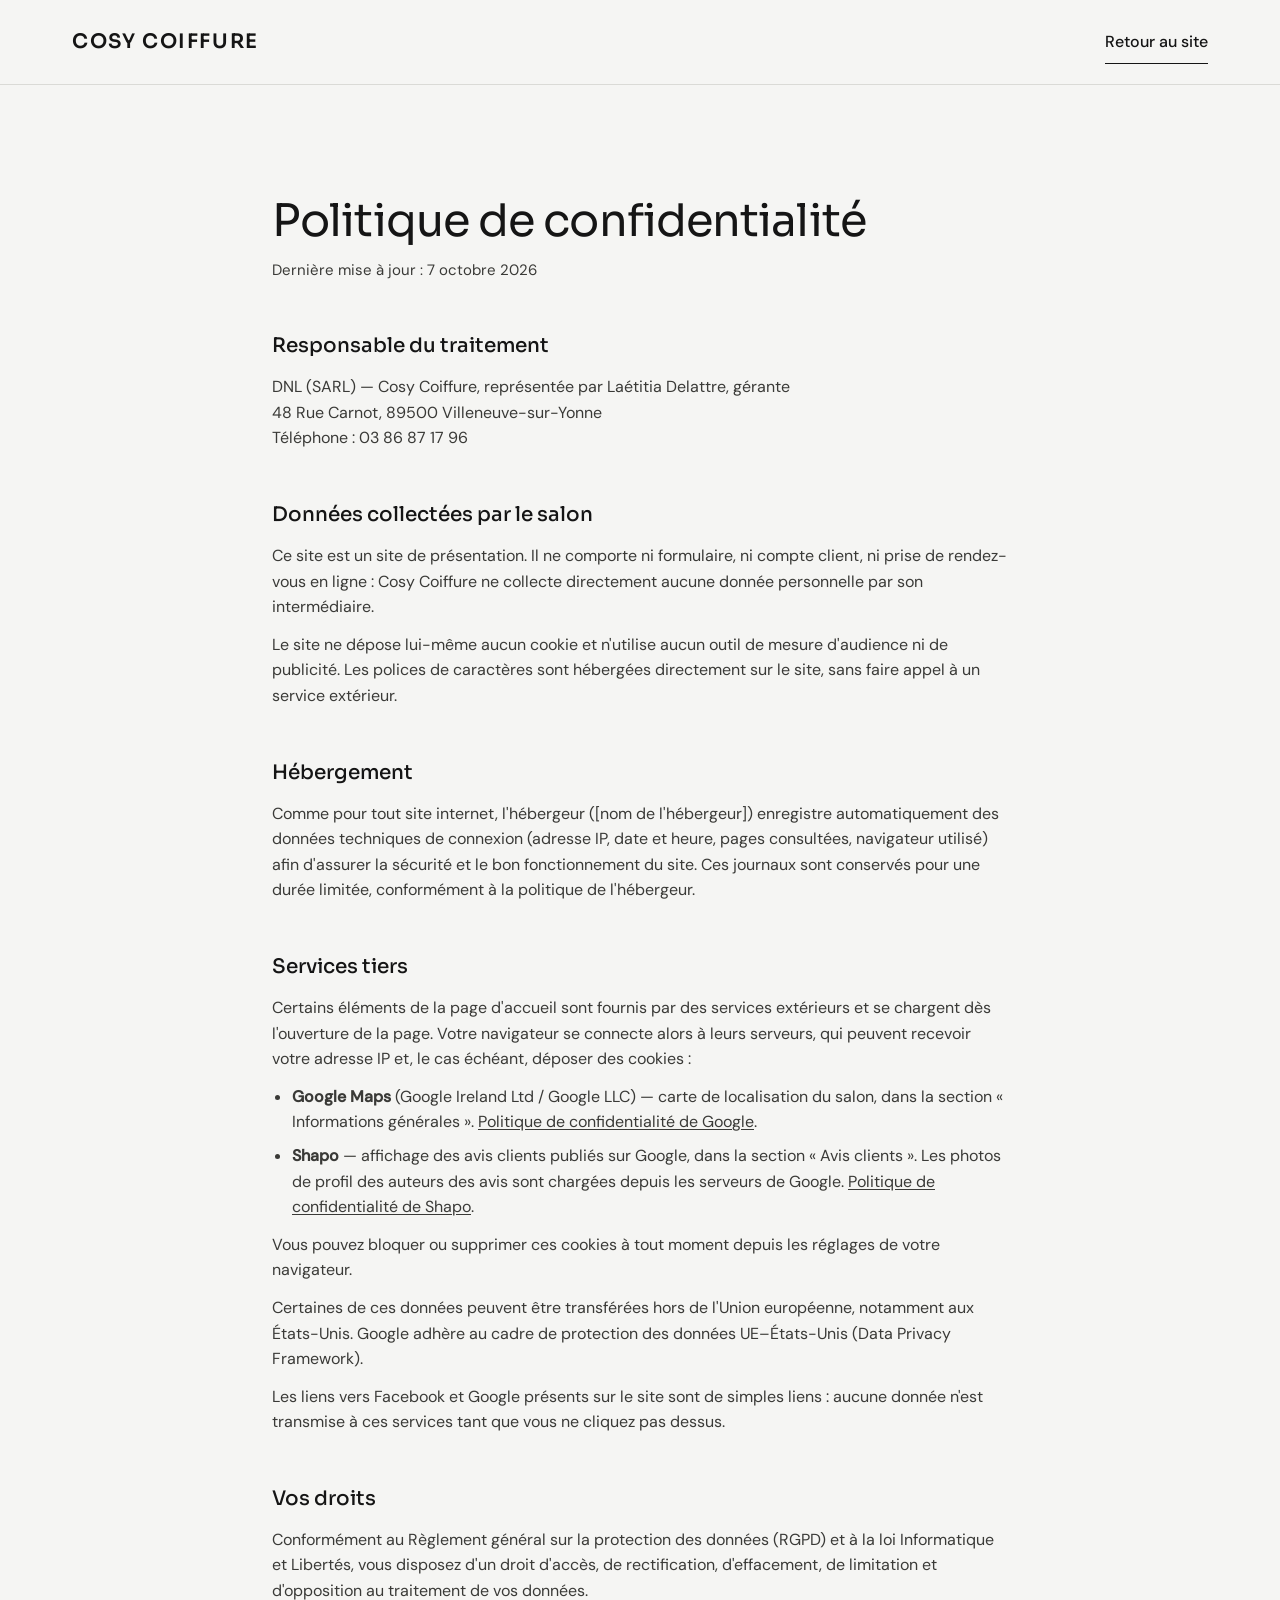
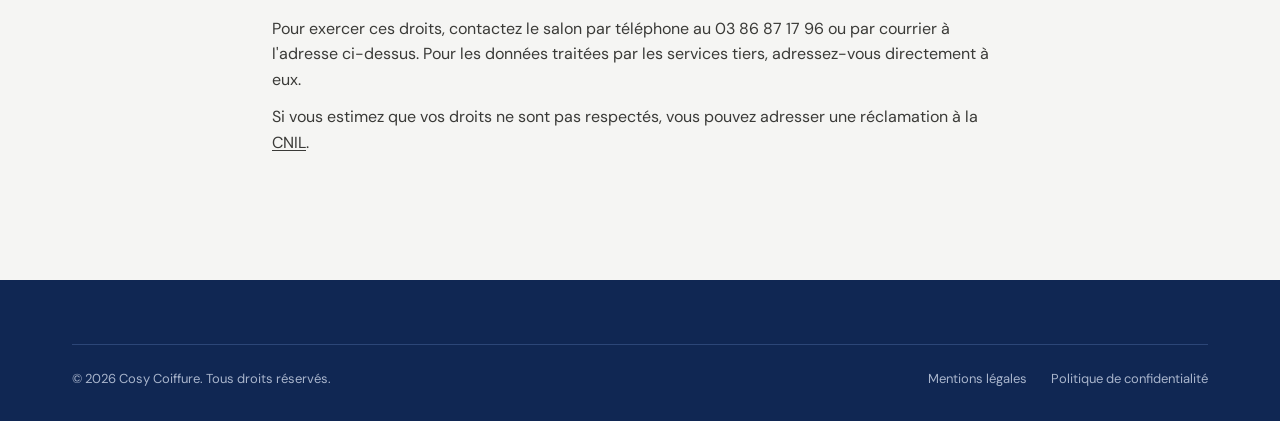
==== confidentialite.html @ 7ae38a2e "Premiere version du site Cosy Coiffure" ====
<!doctype html>
<html lang="fr">
<head>
  <meta charset="utf-8">
  <meta name="viewport" content="width=device-width, initial-scale=1">
  <title>Politique de confidentialité — Cosy Coiffure</title>
  <meta name="description" content="Politique de confidentialité du site de Cosy Coiffure, salon de coiffure mixte à Villeneuve-sur-Yonne.">
  <link rel="icon" href="favicon.svg" type="image/svg+xml">
  <link rel="icon" href="favicon-32.png" type="image/png" sizes="32x32">
  <link rel="apple-touch-icon" href="apple-touch-icon.png">
  <link rel="stylesheet" href="styles.css">
</head>
<body>

<!-- ================= HEADER ================= -->
<header class="header">
  <div class="container header__inner">
    <a href="index.html" class="brand">Cosy Coiffure</a>
    <div class="header__actions">
      <a href="index.html" class="link-underline">Retour au site</a>
    </div>
  </div>
</header>

<main class="section">
  <!-- TODO après mise en ligne : nom de l'hébergeur (entre crochets). Mettre à jour « Services tiers » si on ajoute ou retire un service externe -->
  <article class="container legal">
    <h1 class="title">Politique de confidentialité</h1>
    <p class="muted">Dernière mise à jour : 7 octobre 2026</p>

    <h2>Responsable du traitement</h2>
    <p>
      DNL (SARL) — Cosy Coiffure, représentée par Laétitia Delattre, gérante<br>
      48 Rue Carnot, 89500 Villeneuve-sur-Yonne<br>
      Téléphone : <a href="tel:+33386871796">03 86 87 17 96</a>
    </p>

    <h2>Données collectées par le salon</h2>
    <p>Ce site est un site de présentation. Il ne comporte ni formulaire, ni compte client, ni prise de rendez-vous en ligne : Cosy Coiffure ne collecte directement aucune donnée personnelle par son intermédiaire.</p>
    <p>Le site ne dépose lui-même aucun cookie et n'utilise aucun outil de mesure d'audience ni de publicité. Les polices de caractères sont hébergées directement sur le site, sans faire appel à un service extérieur.</p>

    <h2>Hébergement</h2>
    <p>Comme pour tout site internet, l'hébergeur ([nom de l'hébergeur]) enregistre automatiquement des données techniques de connexion (adresse IP, date et heure, pages consultées, navigateur utilisé) afin d'assurer la sécurité et le bon fonctionnement du site. Ces journaux sont conservés pour une durée limitée, conformément à la politique de l'hébergeur.</p>

    <h2>Services tiers</h2>
    <p>Certains éléments de la page d'accueil sont fournis par des services extérieurs et se chargent dès l'ouverture de la page. Votre navigateur se connecte alors à leurs serveurs, qui peuvent recevoir votre adresse IP et, le cas échéant, déposer des cookies :</p>
    <ul>
      <li><strong>Google Maps</strong> (Google Ireland Ltd / Google LLC) — carte de localisation du salon, dans la section « Informations générales ». <a class="link-inline" href="https://policies.google.com/privacy?hl=fr" target="_blank" rel="noopener">Politique de confidentialité de Google</a>.</li>
      <li><strong>Shapo</strong> — affichage des avis clients publiés sur Google, dans la section « Avis clients ». Les photos de profil des auteurs des avis sont chargées depuis les serveurs de Google. <a class="link-inline" href="https://shapo.io/privacy" target="_blank" rel="noopener">Politique de confidentialité de Shapo</a>.</li>
    </ul>
    <p>Vous pouvez bloquer ou supprimer ces cookies à tout moment depuis les réglages de votre navigateur.</p>
    <p>Certaines de ces données peuvent être transférées hors de l'Union européenne, notamment aux États-Unis. Google adhère au cadre de protection des données UE–États-Unis (Data Privacy Framework).</p>
    <p>Les liens vers Facebook et Google présents sur le site sont de simples liens : aucune donnée n'est transmise à ces services tant que vous ne cliquez pas dessus.</p>

    <h2>Vos droits</h2>
    <p>Conformément au Règlement général sur la protection des données (RGPD) et à la loi Informatique et Libertés, vous disposez d'un droit d'accès, de rectification, d'effacement, de limitation et d'opposition au traitement de vos données.</p>
    <p>Pour exercer ces droits, contactez le salon par téléphone au <a href="tel:+33386871796">03 86 87 17 96</a> ou par courrier à l'adresse ci-dessus. Pour les données traitées par les services tiers, adressez-vous directement à eux.</p>
    <p>Si vous estimez que vos droits ne sont pas respectés, vous pouvez adresser une réclamation à la <a class="link-inline" href="https://www.cnil.fr/fr/plaintes" target="_blank" rel="noopener">CNIL</a>.</p>
  </article>
</main>

<!-- ================= FOOTER ================= -->
<footer class="footer">
  <div class="container footer__inner">
    <div class="footer__bottom">
      <span>© 2026 Cosy Coiffure. Tous droits réservés.</span>
      <div class="footer__legal">
        <a href="mentions-legales.html">Mentions légales</a>
        <a href="confidentialite.html" aria-current="page">Politique de confidentialité</a>
      </div>
    </div>
  </div>
</footer>

</body>
</html>
---- styles.css ----
/* ==========================================================
   Cosy Coiffure — feuille de styles
   ========================================================== */

/* Polices hébergées localement (Fontsource, sous-ensemble latin) */
@font-face { font-family: 'Sora'; font-style: normal; font-weight: 300; font-display: swap; src: url('fonts/sora-latin-300-normal.woff2') format('woff2'); }
@font-face { font-family: 'Sora'; font-style: normal; font-weight: 400; font-display: swap; src: url('fonts/sora-latin-400-normal.woff2') format('woff2'); }
@font-face { font-family: 'Sora'; font-style: normal; font-weight: 500; font-display: swap; src: url('fonts/sora-latin-500-normal.woff2') format('woff2'); }
@font-face { font-family: 'Sora'; font-style: normal; font-weight: 600; font-display: swap; src: url('fonts/sora-latin-600-normal.woff2') format('woff2'); }
@font-face { font-family: 'DM Sans'; font-style: normal; font-weight: 400; font-display: swap; src: url('fonts/dm-sans-latin-400-normal.woff2') format('woff2'); }
@font-face { font-family: 'DM Sans'; font-style: normal; font-weight: 500; font-display: swap; src: url('fonts/dm-sans-latin-500-normal.woff2') format('woff2'); }

:root {
  --bg: #F5F5F3;
  --surface: #FFFFFF;
  --ink: #151515;
  --ink-soft: #3A3A37;
  --muted: #5C5C58;
  --line: #DADAD6;
  --line-soft: #ECECE8;

  --blue: #102753;
  --blue-line: #2C4677;
  --on-blue: #F5F5F3;
  --on-blue-soft: #D6DDEA;
  --on-blue-muted: #B8C2D6;
  --on-blue-faint: #A9B5CC;


  --font-display: 'Sora', sans-serif;
  --font-body: 'DM Sans', system-ui, sans-serif;

  --container: 1200px;
  --gutter: 32px;
  --section-pad: 112px;
  --radius: 4px;
}

*, *::before, *::after { box-sizing: border-box; }

[hidden] { display: none !important; }

html { scroll-behavior: smooth; scroll-padding-top: 88px; }

body {
  margin: 0;
  background: var(--bg);
  color: var(--ink);
  font-family: var(--font-body);
  font-size: 1rem;
  line-height: 1.6;
  -webkit-font-smoothing: antialiased;
}

a { color: inherit; text-decoration: none; }
a:hover { color: var(--muted); }
img { max-width: 100%; display: block; }

.container {
  max-width: var(--container);
  margin: 0 auto;
  padding: 0 var(--gutter);
}

.section { padding: var(--section-pad) 0; }
.section--white { background: var(--surface); border-top: 1px solid var(--line); border-bottom: 1px solid var(--line); }
.section--blue { background: var(--blue); color: var(--on-blue); }

h1, h2, h3 { margin: 0; }

.title {
  font-family: var(--font-display);
  font-weight: 400;
  font-size: clamp(2rem, 3.5vw, 3rem);
  line-height: 1.1;
  letter-spacing: -0.02em;
}

.eyebrow {
  margin: 0;
  font-size: 0.8125rem;
  letter-spacing: 0.18em;
  text-transform: uppercase;
  color: var(--muted);
}

.muted { color: var(--muted); }

.btn {
  display: inline-flex;
  align-items: center;
  min-height: 48px;
  padding: 0 28px;
  border-radius: 999px;
  background: var(--blue);
  color: #FFFFFF;
  font-weight: 500;
}
.btn:hover { color: #FFFFFF; opacity: 0.9; }

.link-underline {
  display: inline-flex;
  align-items: center;
  min-height: 44px;
  border-bottom: 1px solid currentColor;
  font-weight: 500;
}

/* ---------- Header ---------- */

.header {
  position: sticky;
  top: 0;
  z-index: 10;
  background: rgba(245, 245, 243, 0.94);
  backdrop-filter: blur(6px);
  border-bottom: 1px solid var(--line);
}

.header__inner {
  display: flex;
  align-items: center;
  justify-content: space-between;
  gap: 16px 40px;
  padding-top: 20px;
  padding-bottom: 20px;
}

.brand {
  font-family: var(--font-display);
  font-size: 1.25rem;
  font-weight: 600;
  letter-spacing: 0.08em;
  text-transform: uppercase;
}

.nav { display: flex; flex-wrap: wrap; gap: 4px 28px; font-size: 0.9375rem; }
.nav a { padding: 10px 0; }

.header__actions { display: flex; align-items: center; gap: 8px; }

.phone-btn {
  display: inline-flex;
  align-items: center;
  gap: 10px;
  padding: 12px 20px;
  border: 1px solid var(--ink);
  border-radius: 999px;
  font-weight: 500;
  font-size: 0.9375rem;
}

.icon-btn {
  display: none;
  width: 44px;
  height: 44px;
  align-items: center;
  justify-content: center;
  border: 1px solid var(--ink);
  border-radius: 999px;
  background: transparent;
  color: var(--ink);
  cursor: pointer;
  padding: 0;
}

/* ---------- Accueil ---------- */

.hero {
  display: flex;
  flex-wrap: wrap;
  gap: 48px;
  align-items: stretch;
  padding-top: 96px;
  padding-bottom: var(--section-pad);
}

.hero__text {
  flex: 3 1 520px;
  min-width: 0;
  display: flex;
  flex-direction: column;
  justify-content: center;
  gap: 32px;
}

.hero__title {
  font-family: var(--font-display);
  font-weight: 300;
  font-size: clamp(2.375rem, 5.5vw, 4.75rem);
  line-height: 1.04;
  letter-spacing: -0.03em;
}

.hero__lead { margin: 0; max-width: 620px; font-size: 1.125rem; color: var(--ink-soft); }

.hero__actions { display: flex; flex-wrap: wrap; gap: 12px 32px; align-items: center; }

.hero__image { position: relative; flex: 1 1 240px; min-width: 0; margin: 0; min-height: 440px; }
.hero__image img { position: absolute; inset: 0; width: 100%; height: 100%; object-fit: cover; border-radius: var(--radius); }

/* ---------- Qui sommes-nous ---------- */

.split { display: flex; flex-wrap: wrap; gap: 32px 80px; }
.split__head { flex: 1 1 300px; min-width: 0; }
.split__body {
  flex: 2 1 480px;
  min-width: 0;
  display: flex;
  flex-direction: column;
  gap: 20px;
  font-size: 1.0625rem;
  color: var(--ink-soft);
}
.split__body p { margin: 0; }

/* ---------- Tarifs ---------- */

.section-head {
  display: flex;
  flex-wrap: wrap;
  justify-content: space-between;
  align-items: flex-end;
  gap: 16px 48px;
  margin-bottom: 56px;
}
.section-head p { margin: 0; max-width: 420px; font-size: 0.9375rem; }

.tabs { display: flex; flex-wrap: wrap; gap: 8px; margin-bottom: 32px; }

.tab {
  min-height: 44px;
  padding: 0 24px;
  border-radius: 999px;
  border: 1px solid var(--blue);
  background: transparent;
  color: var(--blue);
  font-family: var(--font-body);
  font-size: 0.9375rem;
  font-weight: 500;
  cursor: pointer;
}
.tab[aria-selected="true"] { background: var(--blue); color: #FFFFFF; }

.price-cols { display: flex; flex-wrap: wrap; gap: 24px; align-items: flex-start; }
.price-col { flex: 1 1 440px; min-width: 0; display: flex; flex-direction: column; gap: 24px; }
.price-cols--single .price-col { flex: 0 1 560px; }

.price-card {
  background: var(--surface);
  border: 1px solid var(--line);
  border-radius: var(--radius);
  padding: 28px 28px 12px;
}

.price-table { width: 100%; border-collapse: collapse; font-size: 0.9375rem; }
.price-table caption {
  text-align: left;
  font-family: var(--font-display);
  font-weight: 500;
  font-size: 1.125rem;
  padding-bottom: 4px;
}
.price-table .note { display: block; font-family: var(--font-body); font-weight: 400; font-size: 0.8125rem; color: var(--muted); margin-top: 4px; }
.price-table th[scope="col"] {
  font-size: 0.75rem;
  font-weight: 400;
  letter-spacing: 0.08em;
  text-transform: uppercase;
  color: var(--muted);
  text-align: right;
  padding: 8px 0 12px 12px;
  border-bottom: 1px solid var(--ink);
  white-space: nowrap;
}
.price-table th[scope="col"]:first-child { text-align: left; padding-left: 0; }
.price-table th[scope="row"], .price-table td {
  padding: 9px 0;
  border-bottom: 1px solid var(--line-soft);
  font-weight: 400;
  text-align: left;
}
.price-table td { text-align: right; white-space: nowrap; padding-left: 12px; width: 80px; }
.price-table td:nth-child(2) { font-weight: 500; }
.price-table td:nth-child(3) { color: var(--muted); }

/* ---------- Marques ---------- */

.brands-intro { flex: 2 1 480px; min-width: 0; margin: 0; font-size: 1.0625rem; color: var(--on-blue-soft); align-self: flex-end; }

.brands {
  display: grid;
  grid-template-columns: repeat(auto-fit, minmax(260px, 1fr));
  border-top: 1px solid var(--blue-line);
  border-left: 1px solid var(--blue-line);
  margin-top: 56px;
}
.brand-card {
  border-right: 1px solid var(--blue-line);
  border-bottom: 1px solid var(--blue-line);
  padding: 40px 28px;
  display: flex;
  flex-direction: column;
  gap: 10px;
}
.brand-card__name { font-family: var(--font-display); font-size: 1.375rem; letter-spacing: 0.02em; }
.brand-card__type { font-size: 0.8125rem; letter-spacing: 0.12em; text-transform: uppercase; color: var(--on-blue-muted); }
.brand-card__products { font-size: 0.9375rem; color: var(--on-blue-soft); }

/* ---------- Avis ---------- */

.rating { display: flex; align-items: center; gap: 16px; }
.rating__score { font-family: var(--font-display); font-size: 2.5rem; font-weight: 300; }

.reviews-link { margin: 32px 0 0; }

/* ---------- Infos ---------- */

.infos { display: flex; flex-wrap: wrap; gap: 48px; margin-top: 56px; }
.infos__details {
  flex: 1 1 520px;
  min-width: 0;
  display: grid;
  grid-template-columns: repeat(auto-fit, minmax(220px, 1fr));
  gap: 40px;
}
.infos__group { display: flex; flex-direction: column; gap: 28px; }
.infos h3 {
  margin: 0 0 10px;
  font-size: 0.8125rem;
  letter-spacing: 0.14em;
  text-transform: uppercase;
  color: var(--muted);
  font-weight: 500;
}
.infos p { margin: 0; font-size: 1.0625rem; }

.hours { margin: 0; display: grid; grid-template-columns: auto 1fr; font-size: 1rem; }
.hours dt, .hours dd { padding: 10px 0; border-bottom: 1px solid var(--line-soft); }
.hours dd { margin: 0; text-align: right; }
.hours dt:last-of-type, .hours dd:last-of-type { border-bottom: 0; }
.hours .closed { color: var(--muted); }
.hours-note { margin-top: 16px !important; font-size: 0.875rem !important; color: var(--muted); }

.map { flex: 1 1 380px; min-width: 0; min-height: 420px; display: flex; flex-direction: column; gap: 12px; }
.map iframe { flex: 1; width: 100%; min-height: 380px; border: 0; border-radius: var(--radius); }

/* ---------- Pages légales ---------- */

.legal { max-width: 800px; }
.legal .title { margin-bottom: 12px; }
.legal > .muted { margin: 0 0 24px; font-size: 0.9375rem; }
.legal h2 {
  margin: 48px 0 12px;
  font-family: var(--font-display);
  font-weight: 500;
  font-size: 1.25rem;
}
.legal p, .legal ul { margin: 0 0 12px; color: var(--ink-soft); }
.legal ul { padding-left: 20px; }
.legal li { margin-bottom: 8px; }
.link-inline { text-decoration: underline; text-underline-offset: 2px; }

/* ---------- Footer ---------- */

.footer { background: var(--blue); color: var(--on-blue-soft); }
.footer__inner { padding-top: 64px; padding-bottom: 32px; display: flex; flex-direction: column; gap: 48px; }
.footer__top { display: flex; flex-wrap: wrap; justify-content: space-between; gap: 32px 64px; }
.footer__brand { display: flex; flex-direction: column; gap: 12px; font-size: 0.9375rem; }
.footer__brand .brand { color: var(--on-blue); }
.footer a { color: var(--on-blue-soft); }
.footer a:hover { color: #FFFFFF; }
.footer__nav { display: grid; grid-template-columns: repeat(2, minmax(0, 1fr)); grid-template-rows: repeat(3, auto); grid-auto-flow: column; gap: 4px 48px; font-size: 0.9375rem; }
.footer__nav a { padding: 6px 0; }
.footer__contact { display: flex; flex-direction: column; gap: 8px; font-size: 0.9375rem; }
.footer__bottom {
  display: flex;
  flex-wrap: wrap;
  justify-content: space-between;
  gap: 12px 32px;
  padding-top: 24px;
  border-top: 1px solid var(--blue-line);
  font-size: 0.8125rem;
  color: var(--on-blue-faint);
}
.footer__bottom a { color: var(--on-blue-faint); }
.footer__legal { display: flex; flex-wrap: wrap; gap: 8px 24px; }

/* ==========================================================
   Mobile
   ========================================================== */

@media (max-width: 900px) {
  :root { --gutter: 20px; --section-pad: 64px; }

  .header__inner { padding-top: 12px; padding-bottom: 12px; flex-wrap: wrap; }
  .brand { font-size: 1.0625rem; }
  .icon-btn { display: inline-flex; }
  .phone-btn { width: 44px; height: 44px; padding: 0; justify-content: center; }
  .phone-btn span { display: none; }

  .nav {
    display: none;
    order: 3;
    width: 100%;
    flex-direction: column;
    gap: 0;
    font-size: 1rem;
  }
  .nav.is-open { display: flex; }
  .nav a { padding: 12px 0; border-top: 1px solid var(--line); }

  .hero { padding-top: 48px; gap: 24px; }
  .hero__text { gap: 24px; }
  .hero__lead { font-size: 1.0625rem; }
  .hero__image { min-height: 280px; flex-basis: 100%; }

  .section-head { margin-bottom: 24px; }

  .tabs { flex-wrap: nowrap; }
  .tab { flex: 1 1 0; padding: 0 8px; }

  .price-cols { gap: 16px; }
  .price-col { flex-basis: 100%; gap: 16px; }
  .price-card { padding: 20px 16px 8px; }
  .price-table { font-size: 0.875rem; }
  .price-table caption { font-size: 1rem; }
  .price-table th[scope="col"] { font-size: 0.6875rem; padding-left: 8px; }
  .price-table td { width: 64px; padding-left: 8px; }

  .brands { margin-top: 32px; }
  .brand-card { padding: 24px 20px; }

  .rating__score { font-size: 2.25rem; }

  .infos { margin-top: 32px; gap: 32px; }
  .infos__details { gap: 28px; }
  .map, .map iframe { min-height: 280px; }

  .footer__inner { padding-top: 48px; padding-bottom: 24px; gap: 32px; }
}
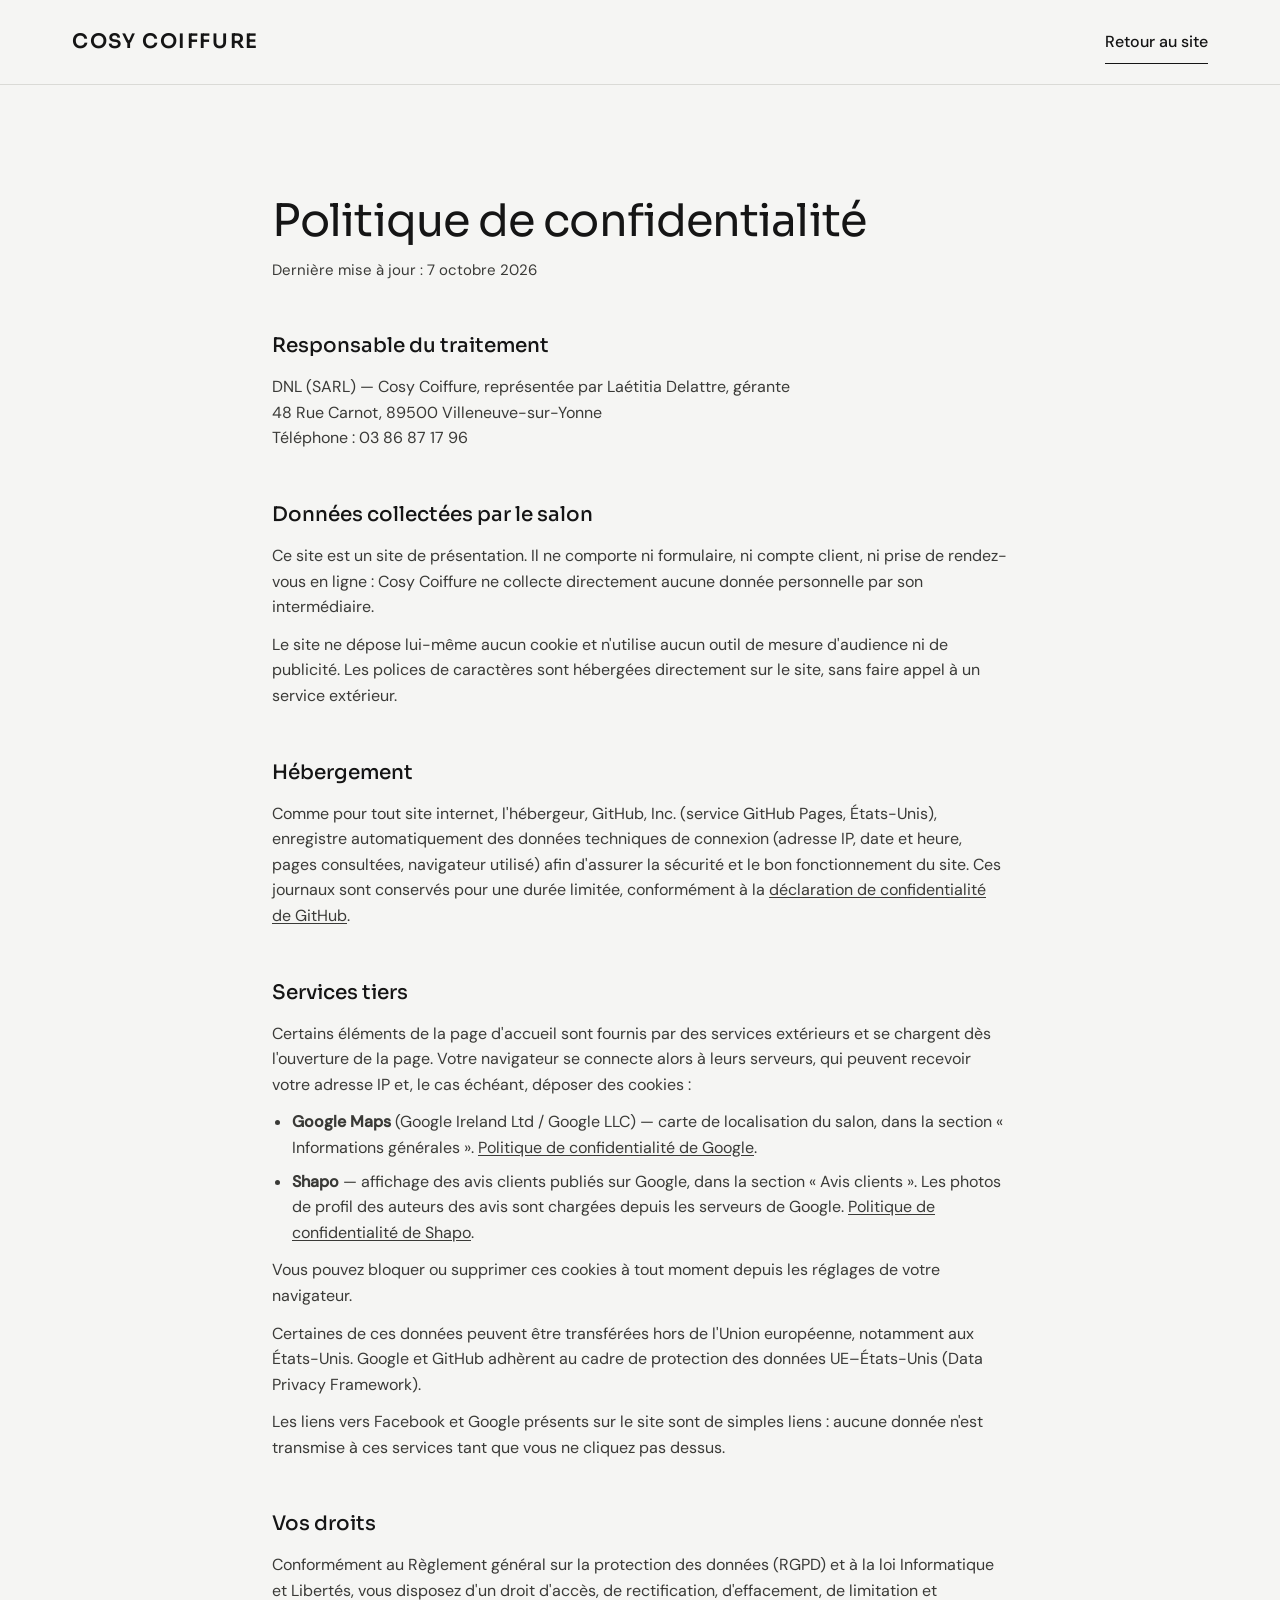
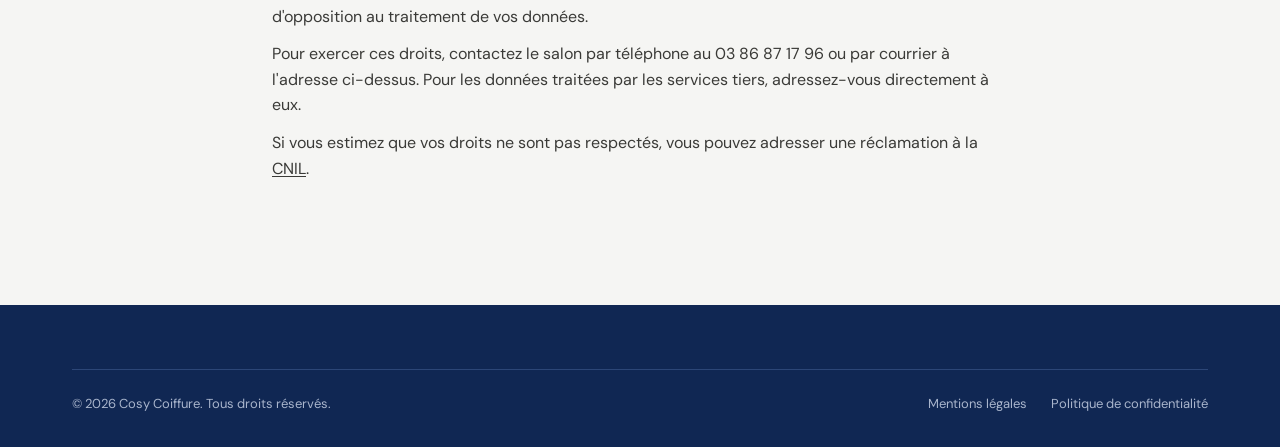
==== commit fb9e1508: "Pages legales : hebergeur GitHub, RCS Sens, adresse du site, credits" ====
--- a/confidentialite.html
+++ b/confidentialite.html
@@ -23,7 +23,7 @@
 </header>
 
 <main class="section">
-  <!-- TODO après mise en ligne : nom de l'hébergeur (entre crochets). Mettre à jour « Services tiers » si on ajoute ou retire un service externe -->
+  <!-- Mettre à jour « Hébergement » et « Services tiers » si on change d'hébergeur ou si on ajoute ou retire un service externe -->
   <article class="container legal">
     <h1 class="title">Politique de confidentialité</h1>
     <p class="muted">Dernière mise à jour : 7 octobre 2026</p>
@@ -40,7 +40,7 @@
     <p>Le site ne dépose lui-même aucun cookie et n'utilise aucun outil de mesure d'audience ni de publicité. Les polices de caractères sont hébergées directement sur le site, sans faire appel à un service extérieur.</p>
 
     <h2>Hébergement</h2>
-    <p>Comme pour tout site internet, l'hébergeur ([nom de l'hébergeur]) enregistre automatiquement des données techniques de connexion (adresse IP, date et heure, pages consultées, navigateur utilisé) afin d'assurer la sécurité et le bon fonctionnement du site. Ces journaux sont conservés pour une durée limitée, conformément à la politique de l'hébergeur.</p>
+    <p>Comme pour tout site internet, l'hébergeur, GitHub, Inc. (service GitHub Pages, États-Unis), enregistre automatiquement des données techniques de connexion (adresse IP, date et heure, pages consultées, navigateur utilisé) afin d'assurer la sécurité et le bon fonctionnement du site. Ces journaux sont conservés pour une durée limitée, conformément à la <a class="link-inline" href="https://docs.github.com/fr/site-policy/privacy-policies/github-general-privacy-statement" target="_blank" rel="noopener">déclaration de confidentialité de GitHub</a>.</p>
 
     <h2>Services tiers</h2>
     <p>Certains éléments de la page d'accueil sont fournis par des services extérieurs et se chargent dès l'ouverture de la page. Votre navigateur se connecte alors à leurs serveurs, qui peuvent recevoir votre adresse IP et, le cas échéant, déposer des cookies :</p>
@@ -49,7 +49,7 @@
       <li><strong>Shapo</strong> — affichage des avis clients publiés sur Google, dans la section « Avis clients ». Les photos de profil des auteurs des avis sont chargées depuis les serveurs de Google. <a class="link-inline" href="https://shapo.io/privacy" target="_blank" rel="noopener">Politique de confidentialité de Shapo</a>.</li>
     </ul>
     <p>Vous pouvez bloquer ou supprimer ces cookies à tout moment depuis les réglages de votre navigateur.</p>
-    <p>Certaines de ces données peuvent être transférées hors de l'Union européenne, notamment aux États-Unis. Google adhère au cadre de protection des données UE–États-Unis (Data Privacy Framework).</p>
+    <p>Certaines de ces données peuvent être transférées hors de l'Union européenne, notamment aux États-Unis. Google et GitHub adhèrent au cadre de protection des données UE–États-Unis (Data Privacy Framework).</p>
     <p>Les liens vers Facebook et Google présents sur le site sont de simples liens : aucune donnée n'est transmise à ces services tant que vous ne cliquez pas dessus.</p>
 
     <h2>Vos droits</h2>
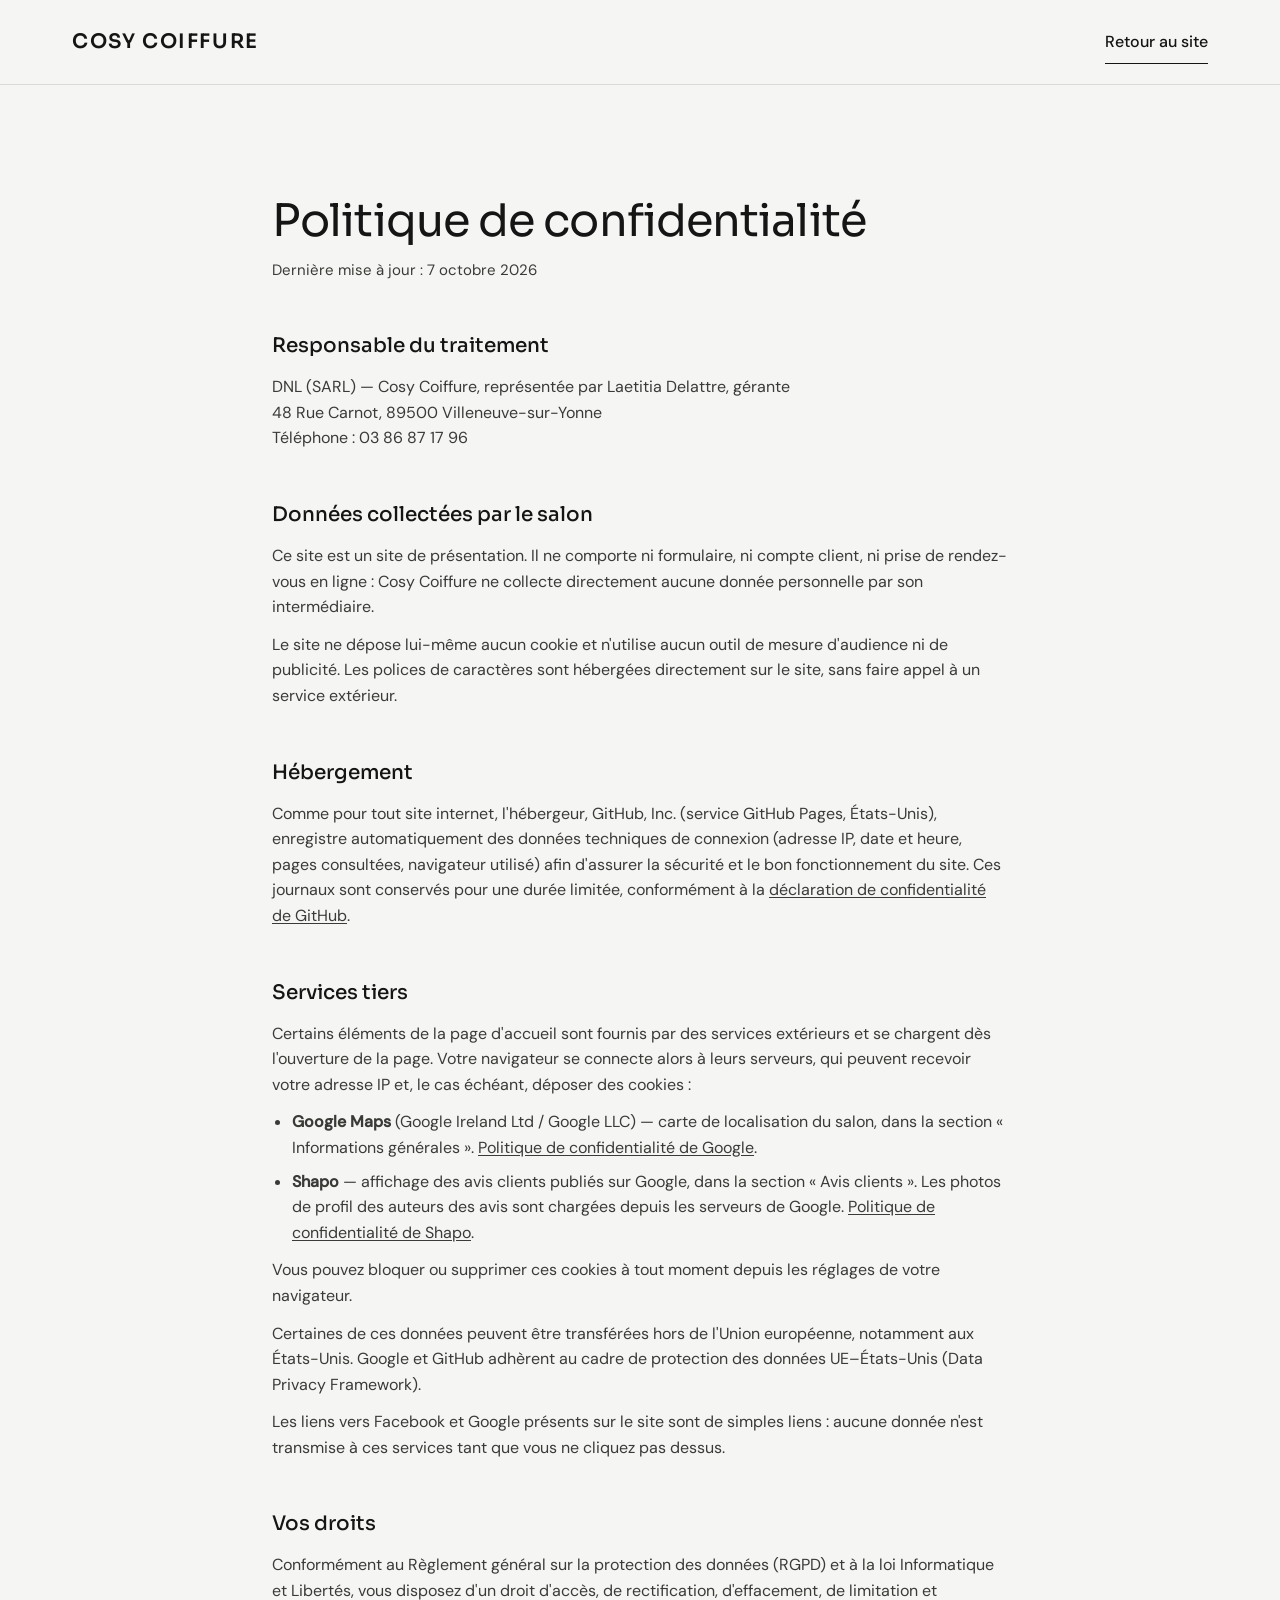
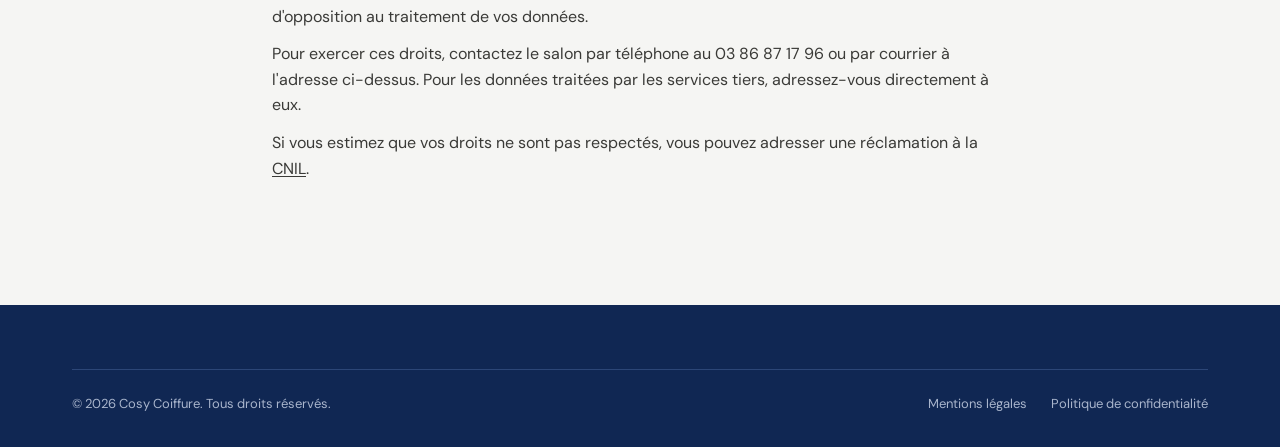
==== commit e984338d: "Nouveaux tarifs et horaires, site mobile first et optimise - Tarifs : nouvelles prestations et prix," ====
--- a/confidentialite.html
+++ b/confidentialite.html
@@ -5,6 +5,7 @@
   <meta name="viewport" content="width=device-width, initial-scale=1">
   <title>Politique de confidentialité — Cosy Coiffure</title>
   <meta name="description" content="Politique de confidentialité du site de Cosy Coiffure, salon de coiffure mixte à Villeneuve-sur-Yonne.">
+  <link rel="canonical" href="https://ethanmauclair.github.io/cosy-coiffure/confidentialite.html">
   <link rel="icon" href="favicon.svg" type="image/svg+xml">
   <link rel="icon" href="favicon-32.png" type="image/png" sizes="32x32">
   <link rel="apple-touch-icon" href="apple-touch-icon.png">
@@ -30,7 +31,7 @@
 
     <h2>Responsable du traitement</h2>
     <p>
-      DNL (SARL) — Cosy Coiffure, représentée par Laétitia Delattre, gérante<br>
+      DNL (SARL) — Cosy Coiffure, représentée par Laetitia Delattre, gérante<br>
       48 Rue Carnot, 89500 Villeneuve-sur-Yonne<br>
       Téléphone : <a href="tel:+33386871796">03 86 87 17 96</a>
     </p>
--- a/styles.css
+++ b/styles.css
@@ -31,8 +31,8 @@
   --font-body: 'DM Sans', system-ui, sans-serif;
 
   --container: 1200px;
-  --gutter: 32px;
-  --section-pad: 112px;
+  --gutter: 20px;
+  --section-pad: 64px;
   --radius: 4px;
 }
 
@@ -40,7 +40,8 @@
 
 [hidden] { display: none !important; }
 
-html { scroll-behavior: smooth; scroll-padding-top: 88px; }
+html { scroll-padding-top: 80px; -webkit-text-size-adjust: 100%; text-size-adjust: 100%; }
+@media (prefers-reduced-motion: no-preference) { html { scroll-behavior: smooth; } }
 
 body {
   margin: 0;
@@ -54,7 +55,15 @@
 
 a { color: inherit; text-decoration: none; }
 a:hover { color: var(--muted); }
-img { max-width: 100%; display: block; }
+img { max-width: 100%; height: auto; display: block; }
+
+:focus-visible { outline: 2px solid var(--blue); outline-offset: 3px; }
+.section--blue :focus-visible, .footer :focus-visible { outline-color: var(--on-blue); }
+
+.sr-only {
+  position: absolute; width: 1px; height: 1px; padding: 0; margin: -1px;
+  overflow: hidden; clip: rect(0, 0, 0, 0); white-space: nowrap; border: 0;
+}
 
 .container {
   max-width: var(--container);
@@ -85,6 +94,7 @@
 }
 
 .muted { color: var(--muted); }
+.nowrap { white-space: nowrap; }
 
 .btn {
   display: inline-flex;
@@ -121,37 +131,49 @@
   display: flex;
   align-items: center;
   justify-content: space-between;
+  flex-wrap: wrap;
   gap: 16px 40px;
-  padding-top: 20px;
-  padding-bottom: 20px;
+  padding-top: 12px;
+  padding-bottom: 12px;
 }
 
 .brand {
   font-family: var(--font-display);
-  font-size: 1.25rem;
+  font-size: 1.0625rem;
   font-weight: 600;
   letter-spacing: 0.08em;
   text-transform: uppercase;
 }
 
-.nav { display: flex; flex-wrap: wrap; gap: 4px 28px; font-size: 0.9375rem; }
-.nav a { padding: 10px 0; }
+.nav {
+  display: none;
+  order: 3;
+  width: 100%;
+  flex-direction: column;
+  font-size: 1rem;
+}
+.nav.is-open { display: flex; }
+.nav a { padding: 12px 0; border-top: 1px solid var(--line); }
 
 .header__actions { display: flex; align-items: center; gap: 8px; }
 
 .phone-btn {
   display: inline-flex;
   align-items: center;
+  justify-content: center;
   gap: 10px;
-  padding: 12px 20px;
+  min-width: 44px;
+  min-height: 44px;
+  padding: 0;
   border: 1px solid var(--ink);
   border-radius: 999px;
   font-weight: 500;
   font-size: 0.9375rem;
 }
+.phone-btn span { display: none; }
 
 .icon-btn {
-  display: none;
+  display: inline-flex;
   width: 44px;
   height: 44px;
   align-items: center;
@@ -169,9 +191,9 @@
 .hero {
   display: flex;
   flex-wrap: wrap;
-  gap: 48px;
+  gap: 24px;
   align-items: stretch;
-  padding-top: 96px;
+  padding-top: 48px;
   padding-bottom: var(--section-pad);
 }
 
@@ -181,7 +203,7 @@
   display: flex;
   flex-direction: column;
   justify-content: center;
-  gap: 32px;
+  gap: 24px;
 }
 
 .hero__title {
@@ -192,11 +214,11 @@
   letter-spacing: -0.03em;
 }
 
-.hero__lead { margin: 0; max-width: 620px; font-size: 1.125rem; color: var(--ink-soft); }
+.hero__lead { margin: 0; max-width: 620px; font-size: 1.0625rem; color: var(--ink-soft); }
 
 .hero__actions { display: flex; flex-wrap: wrap; gap: 12px 32px; align-items: center; }
 
-.hero__image { position: relative; flex: 1 1 240px; min-width: 0; margin: 0; min-height: 440px; }
+.hero__image { position: relative; flex: 1 1 100%; min-width: 0; margin: 0; min-height: 280px; }
 .hero__image img { position: absolute; inset: 0; width: 100%; height: 100%; object-fit: cover; border-radius: var(--radius); }
 
 /* ---------- Qui sommes-nous ---------- */
@@ -222,15 +244,16 @@
   justify-content: space-between;
   align-items: flex-end;
   gap: 16px 48px;
-  margin-bottom: 56px;
+  margin-bottom: 24px;
 }
 .section-head p { margin: 0; max-width: 420px; font-size: 0.9375rem; }
 
-.tabs { display: flex; flex-wrap: wrap; gap: 8px; margin-bottom: 32px; }
+.tabs { display: flex; gap: 8px; margin-bottom: 32px; }
 
 .tab {
+  flex: 1 1 0;
   min-height: 44px;
-  padding: 0 24px;
+  padding: 0 8px;
   border-radius: 999px;
   border: 1px solid var(--blue);
   background: transparent;
@@ -242,34 +265,34 @@
 }
 .tab[aria-selected="true"] { background: var(--blue); color: #FFFFFF; }
 
-.price-cols { display: flex; flex-wrap: wrap; gap: 24px; align-items: flex-start; }
-.price-col { flex: 1 1 440px; min-width: 0; display: flex; flex-direction: column; gap: 24px; }
+.price-cols { display: flex; flex-wrap: wrap; gap: 16px; align-items: flex-start; }
+.price-col { flex: 1 1 100%; min-width: 0; display: flex; flex-direction: column; gap: 16px; }
 .price-cols--single .price-col { flex: 0 1 560px; }
 
 .price-card {
   background: var(--surface);
   border: 1px solid var(--line);
   border-radius: var(--radius);
-  padding: 28px 28px 12px;
-}
-
-.price-table { width: 100%; border-collapse: collapse; font-size: 0.9375rem; }
+  padding: 20px 16px 8px;
+}
+
+.price-table { width: 100%; border-collapse: collapse; font-size: 0.875rem; }
 .price-table caption {
   text-align: left;
   font-family: var(--font-display);
   font-weight: 500;
-  font-size: 1.125rem;
+  font-size: 1rem;
   padding-bottom: 4px;
 }
 .price-table .note { display: block; font-family: var(--font-body); font-weight: 400; font-size: 0.8125rem; color: var(--muted); margin-top: 4px; }
 .price-table th[scope="col"] {
-  font-size: 0.75rem;
+  font-size: 0.6875rem;
   font-weight: 400;
   letter-spacing: 0.08em;
   text-transform: uppercase;
   color: var(--muted);
   text-align: right;
-  padding: 8px 0 12px 12px;
+  padding: 8px 0 12px 8px;
   border-bottom: 1px solid var(--ink);
   white-space: nowrap;
 }
@@ -280,9 +303,9 @@
   font-weight: 400;
   text-align: left;
 }
-.price-table td { text-align: right; white-space: nowrap; padding-left: 12px; width: 80px; }
+.price-table td { text-align: right; white-space: nowrap; padding-left: 8px; width: 64px; }
 .price-table td:nth-child(2) { font-weight: 500; }
-.price-table td:nth-child(3) { color: var(--muted); }
+.price-table td:nth-child(3), .price-table td.na { color: var(--muted); }
 
 /* ---------- Marques ---------- */
 
@@ -293,12 +316,12 @@
   grid-template-columns: repeat(auto-fit, minmax(260px, 1fr));
   border-top: 1px solid var(--blue-line);
   border-left: 1px solid var(--blue-line);
-  margin-top: 56px;
+  margin-top: 32px;
 }
 .brand-card {
   border-right: 1px solid var(--blue-line);
   border-bottom: 1px solid var(--blue-line);
-  padding: 40px 28px;
+  padding: 24px 20px;
   display: flex;
   flex-direction: column;
   gap: 10px;
@@ -310,19 +333,19 @@
 /* ---------- Avis ---------- */
 
 .rating { display: flex; align-items: center; gap: 16px; }
-.rating__score { font-family: var(--font-display); font-size: 2.5rem; font-weight: 300; }
+.rating__score { font-family: var(--font-display); font-size: 2.25rem; font-weight: 300; }
 
 .reviews-link { margin: 32px 0 0; }
 
 /* ---------- Infos ---------- */
 
-.infos { display: flex; flex-wrap: wrap; gap: 48px; margin-top: 56px; }
+.infos { display: flex; flex-wrap: wrap; gap: 32px; margin-top: 32px; }
 .infos__details {
   flex: 1 1 520px;
   min-width: 0;
   display: grid;
   grid-template-columns: repeat(auto-fit, minmax(220px, 1fr));
-  gap: 40px;
+  gap: 28px;
 }
 .infos__group { display: flex; flex-direction: column; gap: 28px; }
 .infos h3 {
@@ -342,8 +365,8 @@
 .hours .closed { color: var(--muted); }
 .hours-note { margin-top: 16px !important; font-size: 0.875rem !important; color: var(--muted); }
 
-.map { flex: 1 1 380px; min-width: 0; min-height: 420px; display: flex; flex-direction: column; gap: 12px; }
-.map iframe { flex: 1; width: 100%; min-height: 380px; border: 0; border-radius: var(--radius); }
+.map { flex: 1 1 380px; min-width: 0; min-height: 280px; display: flex; flex-direction: column; gap: 12px; }
+.map iframe { flex: 1; width: 100%; min-height: 280px; border: 0; border-radius: var(--radius); }
 
 /* ---------- Pages légales ---------- */
 
@@ -364,7 +387,7 @@
 /* ---------- Footer ---------- */
 
 .footer { background: var(--blue); color: var(--on-blue-soft); }
-.footer__inner { padding-top: 64px; padding-bottom: 32px; display: flex; flex-direction: column; gap: 48px; }
+.footer__inner { padding-top: 48px; padding-bottom: 24px; display: flex; flex-direction: column; gap: 32px; }
 .footer__top { display: flex; flex-wrap: wrap; justify-content: space-between; gap: 32px 64px; }
 .footer__brand { display: flex; flex-direction: column; gap: 12px; font-size: 0.9375rem; }
 .footer__brand .brand { color: var(--on-blue); }
@@ -387,55 +410,57 @@
 .footer__legal { display: flex; flex-wrap: wrap; gap: 8px 24px; }
 
 /* ==========================================================
-   Mobile
+   Tablette et ordinateur (styles de base = mobile)
    ========================================================== */
 
-@media (max-width: 900px) {
-  :root { --gutter: 20px; --section-pad: 64px; }
-
-  .header__inner { padding-top: 12px; padding-bottom: 12px; flex-wrap: wrap; }
-  .brand { font-size: 1.0625rem; }
-  .icon-btn { display: inline-flex; }
-  .phone-btn { width: 44px; height: 44px; padding: 0; justify-content: center; }
-  .phone-btn span { display: none; }
+@media (min-width: 901px) {
+  :root { --gutter: 32px; --section-pad: 112px; }
+
+  html { scroll-padding-top: 96px; }
+
+  .header__inner { flex-wrap: nowrap; padding-top: 20px; padding-bottom: 20px; }
+  .brand { font-size: 1.25rem; }
+  .icon-btn { display: none; }
+  .phone-btn { padding: 12px 20px; }
+  .phone-btn span { display: inline; }
 
   .nav {
-    display: none;
-    order: 3;
-    width: 100%;
-    flex-direction: column;
-    gap: 0;
-    font-size: 1rem;
+    display: flex;
+    order: 0;
+    width: auto;
+    flex-direction: row;
+    flex-wrap: wrap;
+    gap: 4px 28px;
+    font-size: 0.9375rem;
   }
-  .nav.is-open { display: flex; }
-  .nav a { padding: 12px 0; border-top: 1px solid var(--line); }
-
-  .hero { padding-top: 48px; gap: 24px; }
-  .hero__text { gap: 24px; }
-  .hero__lead { font-size: 1.0625rem; }
-  .hero__image { min-height: 280px; flex-basis: 100%; }
-
-  .section-head { margin-bottom: 24px; }
-
-  .tabs { flex-wrap: nowrap; }
-  .tab { flex: 1 1 0; padding: 0 8px; }
-
-  .price-cols { gap: 16px; }
-  .price-col { flex-basis: 100%; gap: 16px; }
-  .price-card { padding: 20px 16px 8px; }
-  .price-table { font-size: 0.875rem; }
-  .price-table caption { font-size: 1rem; }
-  .price-table th[scope="col"] { font-size: 0.6875rem; padding-left: 8px; }
-  .price-table td { width: 64px; padding-left: 8px; }
-
-  .brands { margin-top: 32px; }
-  .brand-card { padding: 24px 20px; }
-
-  .rating__score { font-size: 2.25rem; }
-
-  .infos { margin-top: 32px; gap: 32px; }
-  .infos__details { gap: 28px; }
-  .map, .map iframe { min-height: 280px; }
-
-  .footer__inner { padding-top: 48px; padding-bottom: 24px; gap: 32px; }
-}
+  .nav a { padding: 10px 0; border-top: 0; }
+
+  .hero { padding-top: 96px; gap: 48px; }
+  .hero__text { gap: 32px; }
+  .hero__lead { font-size: 1.125rem; }
+  .hero__image { flex-basis: 240px; min-height: 440px; }
+
+  .section-head { margin-bottom: 56px; }
+
+  .tab { flex: 0 1 auto; padding: 0 24px; }
+
+  .price-cols { gap: 24px; }
+  .price-col { flex-basis: 440px; gap: 24px; }
+  .price-card { padding: 28px 28px 12px; }
+  .price-table { font-size: 0.9375rem; }
+  .price-table caption { font-size: 1.125rem; }
+  .price-table th[scope="col"] { font-size: 0.75rem; padding-left: 12px; }
+  .price-table td { width: 80px; padding-left: 12px; }
+
+  .brands { margin-top: 56px; }
+  .brand-card { padding: 40px 28px; }
+
+  .rating__score { font-size: 2.5rem; }
+
+  .infos { margin-top: 56px; gap: 48px; }
+  .infos__details { gap: 40px; }
+  .map { min-height: 420px; }
+  .map iframe { min-height: 380px; }
+
+  .footer__inner { padding-top: 64px; padding-bottom: 32px; gap: 48px; }
+}
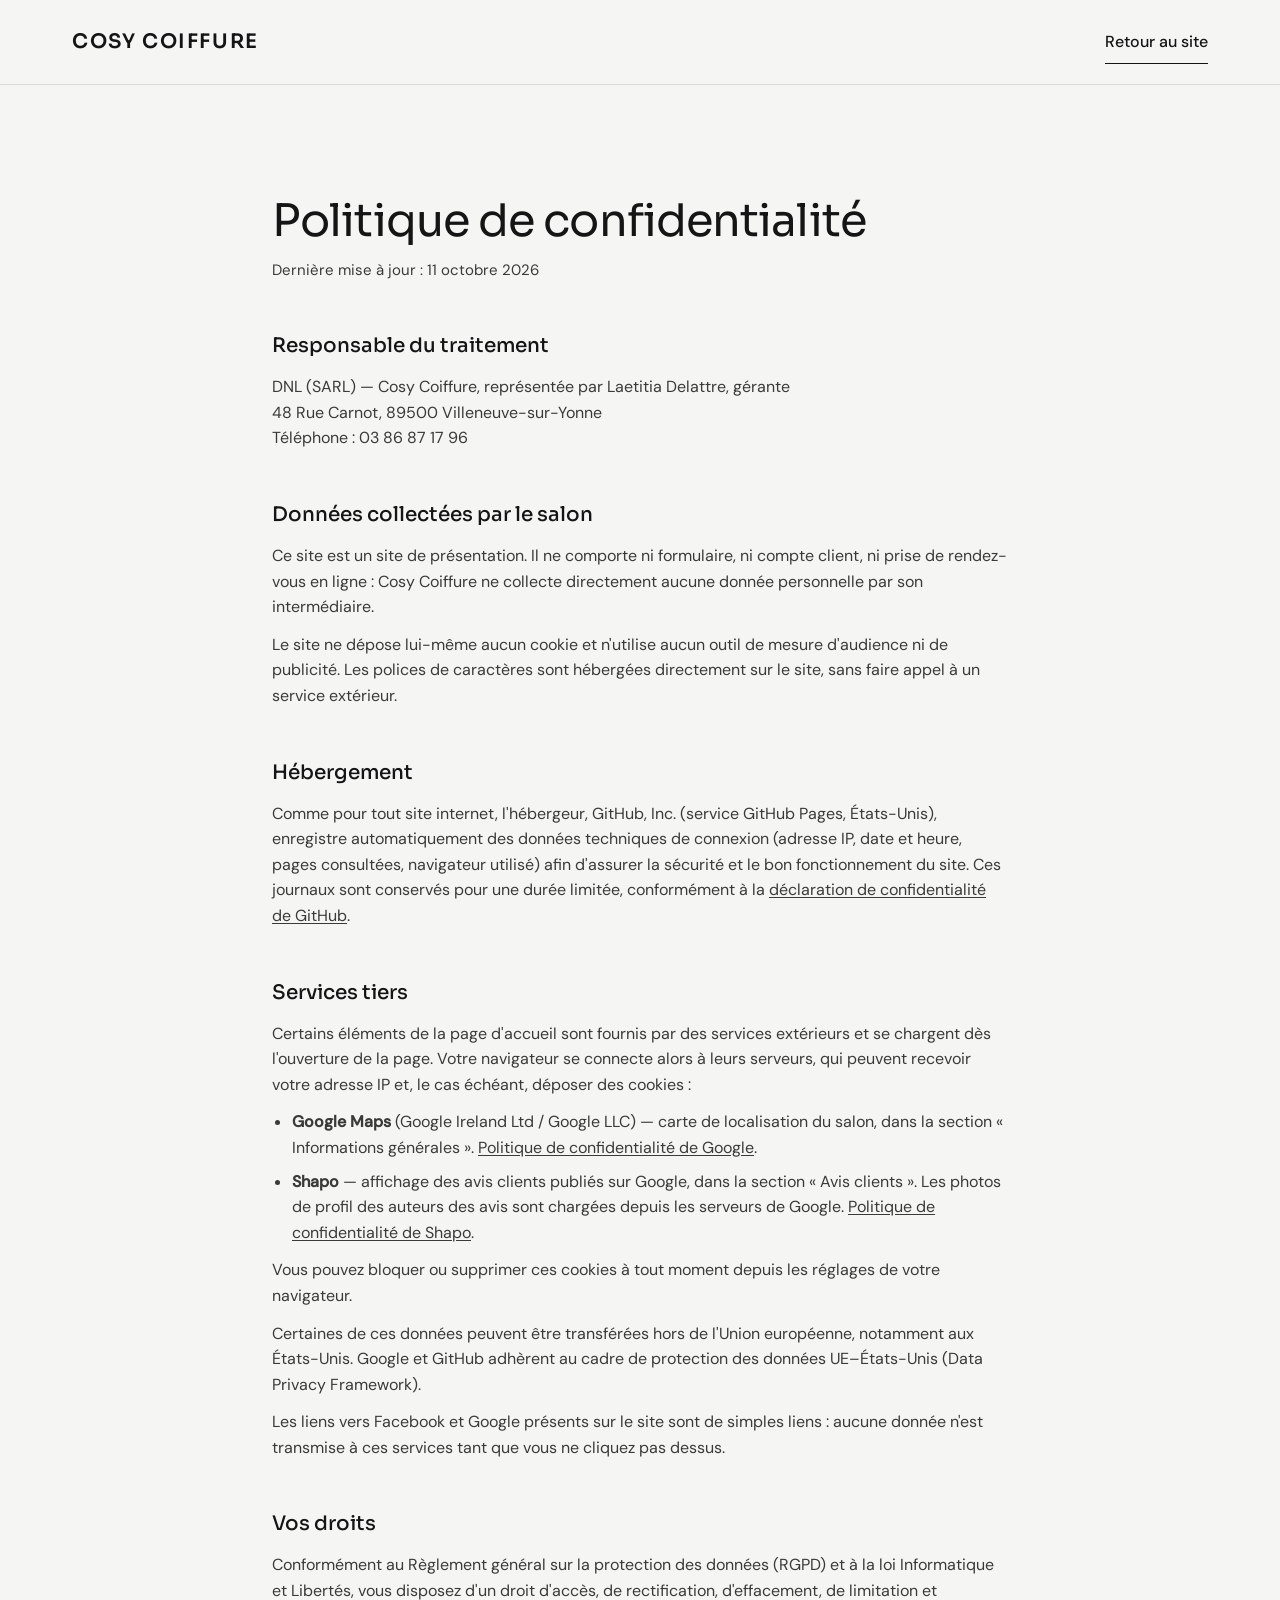
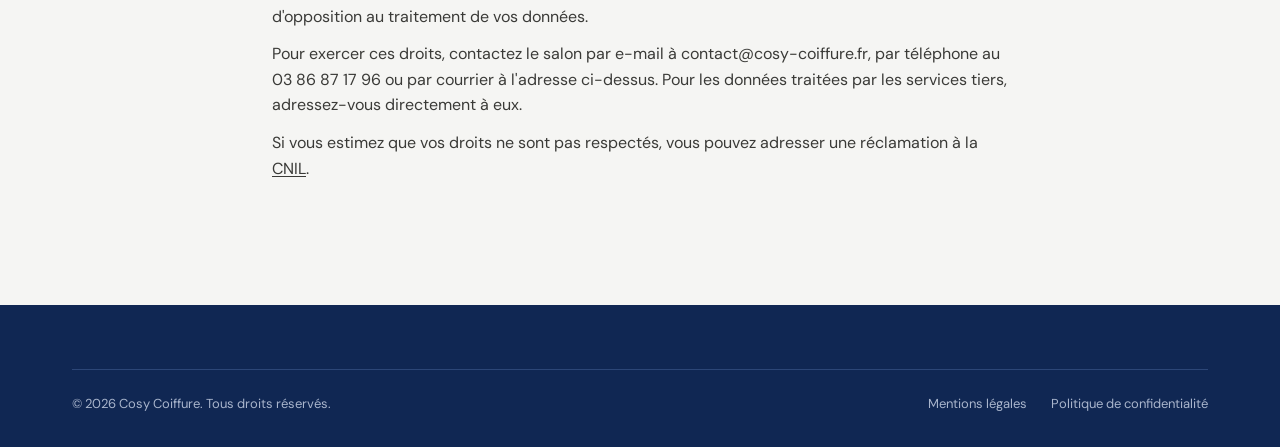
==== commit 5b2a4d42: "Pages legales : ajout de l'e-mail contact@cosy-coiffure.fr Co-Authored-By: Claude Opus 5.5 <noreply@" ====
--- a/confidentialite.html
+++ b/confidentialite.html
@@ -5,7 +5,7 @@
   <meta name="viewport" content="width=device-width, initial-scale=1">
   <title>Politique de confidentialité — Cosy Coiffure</title>
   <meta name="description" content="Politique de confidentialité du site de Cosy Coiffure, salon de coiffure mixte à Villeneuve-sur-Yonne.">
-  <link rel="canonical" href="https://ethanmauclair.github.io/cosy-coiffure/confidentialite.html">
+  <link rel="canonical" href="https://cosy-coiffure.fr/confidentialite.html">
   <link rel="icon" href="favicon.svg" type="image/svg+xml">
   <link rel="icon" href="favicon-32.png" type="image/png" sizes="32x32">
   <link rel="apple-touch-icon" href="apple-touch-icon.png">
@@ -27,7 +27,7 @@
   <!-- Mettre à jour « Hébergement » et « Services tiers » si on change d'hébergeur ou si on ajoute ou retire un service externe -->
   <article class="container legal">
     <h1 class="title">Politique de confidentialité</h1>
-    <p class="muted">Dernière mise à jour : 7 octobre 2026</p>
+    <p class="muted">Dernière mise à jour : 11 octobre 2026</p>
 
     <h2>Responsable du traitement</h2>
     <p>
@@ -55,7 +55,7 @@
 
     <h2>Vos droits</h2>
     <p>Conformément au Règlement général sur la protection des données (RGPD) et à la loi Informatique et Libertés, vous disposez d'un droit d'accès, de rectification, d'effacement, de limitation et d'opposition au traitement de vos données.</p>
-    <p>Pour exercer ces droits, contactez le salon par téléphone au <a href="tel:+33386871796">03 86 87 17 96</a> ou par courrier à l'adresse ci-dessus. Pour les données traitées par les services tiers, adressez-vous directement à eux.</p>
+    <p>Pour exercer ces droits, contactez le salon par e-mail à <a href="mailto:contact@cosy-coiffure.fr">contact@cosy-coiffure.fr</a>, par téléphone au <a href="tel:+33386871796">03 86 87 17 96</a> ou par courrier à l'adresse ci-dessus. Pour les données traitées par les services tiers, adressez-vous directement à eux.</p>
     <p>Si vous estimez que vos droits ne sont pas respectés, vous pouvez adresser une réclamation à la <a class="link-inline" href="https://www.cnil.fr/fr/plaintes" target="_blank" rel="noopener">CNIL</a>.</p>
   </article>
 </main>
